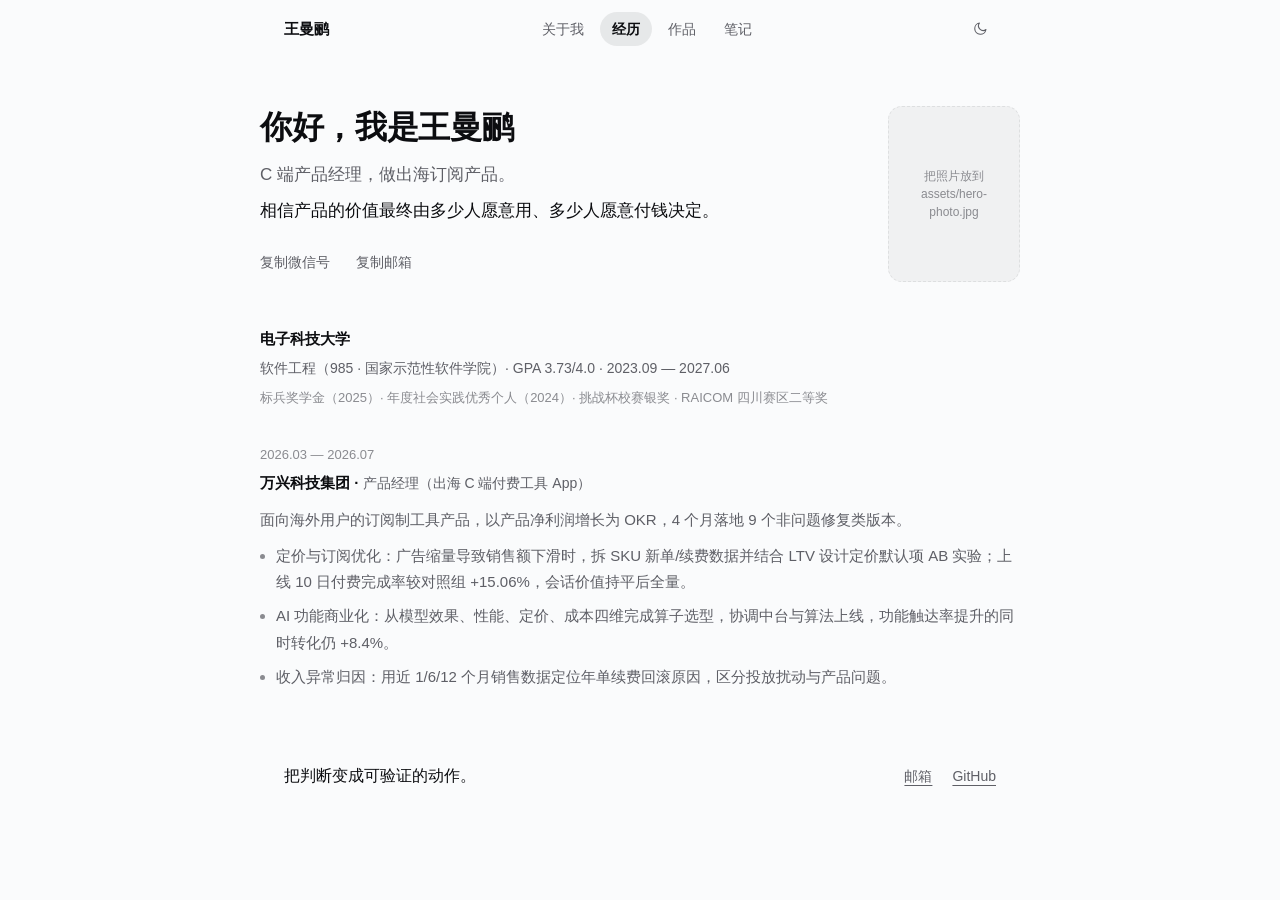
==== index.html @ 3cf4061c "Add files via upload" ====
<!doctype html>
<html lang="zh-CN">
<head>
  <meta charset="UTF-8" />
  <meta name="viewport" content="width=device-width, initial-scale=1" />
  <meta name="description" content="王曼鹂的个人主页：关于我、经历、作品与产品笔记。" />
  <title>经历 · 王曼鹂</title>
  <link rel="stylesheet" href="styles/tokens.css" />
  <link rel="stylesheet" href="styles/base.css" />
  <link rel="stylesheet" href="styles/layout.css" />
  <link rel="stylesheet" href="styles/components.css" />
  <link rel="stylesheet" href="styles/responsive.css" />
  <script>
    (function () {
      var t = localStorage.getItem('theme');
      if (t === 'dark') document.documentElement.setAttribute('data-theme', 'dark');
    })();
  </script>
</head>
<body>
  <header id="site-header"></header>
  <main id="app"></main>
  <footer id="site-footer"></footer>
  <script src="js/data.js"></script>
  <script src="js/main.js"></script>
</body>
</html>
---- styles/tokens.css ----
:root {
  --accent: #0c0d10;
  --bg: #fafbfc;
  --surface: #ffffff;
  --text: #0c0d10;
  --muted: #5e5f66;
  --light: #8a8b90;
  --fill: rgba(12, 13, 16, 0.04);
  --fill-strong: rgba(12, 13, 16, 0.08);
  --hairline: rgba(12, 13, 16, 0.08);
  --radius: 14px;
  --max: 760px;
  --font: -apple-system, BlinkMacSystemFont, "Segoe UI", "PingFang SC", "Hiragino Sans GB", "Microsoft YaHei", sans-serif;
  color-scheme: light;
}

:root[data-theme="dark"] {
  --bg: #0c0d10;
  --surface: #121317;
  --text: #f2f2f3;
  --muted: #9a9a9e;
  --light: #737377;
  --fill: rgba(255, 255, 255, 0.06);
  --fill-strong: rgba(255, 255, 255, 0.12);
  --hairline: rgba(255, 255, 255, 0.12);
  color-scheme: dark;
}
---- styles/base.css ----
* { box-sizing: border-box; }
html { scroll-behavior: smooth; }
body {
  margin: 0;
  background: var(--bg);
  color: var(--text);
  font-family: var(--font);
  font-size: 15px;
  line-height: 1.75;
  -webkit-font-smoothing: antialiased;
  transition: background-color 0.25s ease, color 0.25s ease;
}
a { color: inherit; text-decoration: none; }
a:hover { color: var(--text); }
img { max-width: 100%; }
h1, h2, h3, p, ul, ol { margin: 0; }
ul, ol { padding: 0; list-style: none; }
button { font: inherit; color: inherit; background: none; border: none; cursor: pointer; }
button:focus-visible, a:focus-visible { outline: 2px solid var(--text); outline-offset: 2px; border-radius: 4px; }
[hidden] { display: none !important; }
.light { color: var(--light); }
---- styles/layout.css ----
.wrap { max-width: var(--max); margin: 0 auto; padding: 0 24px; }

.site-header {
  position: sticky; top: 0; z-index: 20;
  background: var(--bg);
  border-bottom: 1px solid var(--hairline);
}
.header-inner { display: flex; align-items: center; justify-content: space-between; gap: 18px; height: 58px; }
.brand { font-weight: 600; letter-spacing: 0.01em; white-space: nowrap; }

.tabs { display: flex; align-items: center; gap: 4px; overflow-x: auto; scrollbar-width: none; }
.tabs::-webkit-scrollbar { display: none; }
.tab { padding: 5px 12px; border-radius: 999px; color: var(--muted); font-size: 14px; white-space: nowrap; }
.tab:hover { color: var(--text); background: var(--fill); }
.tab[aria-selected="true"] { color: var(--text); background: var(--fill-strong); font-weight: 600; }

.panel { padding: 48px 0 72px; }
.panel-title { font-size: 24px; font-weight: 650; letter-spacing: -0.01em; margin-bottom: 26px; }

.site-footer { border-top: 1px solid var(--hairline); padding: 40px 0 56px; }
.footer-inner { display: flex; align-items: center; justify-content: space-between; gap: 20px; }
.footer-inner .slogan { font-size: 16px; font-weight: 500; color: var(--text); }
.footer-links { display: flex; gap: 20px; }
.footer-links a {
  font-size: 14px; color: var(--muted);
  text-decoration: underline; text-underline-offset: 4px; text-decoration-thickness: 1px;
}
.footer-links a:hover { color: var(--text); }

@media (max-width: 640px) {
  .wrap { padding: 0 18px; }
  .panel { padding: 32px 0 56px; }
  .header-inner { gap: 10px; }
  .footer-inner { flex-direction: column; align-items: flex-start; gap: 12px; }
}
---- styles/components.css ----
.hero { display: grid; grid-template-columns: minmax(0, 1fr) 132px; gap: 28px; align-items: start; }
.hero h1 { font-size: 32px; line-height: 1.32; font-weight: 650; letter-spacing: -0.01em; }
.hero .summary { margin-top: 12px; font-size: 17px; color: var(--muted); }
.hero .belief { margin-top: 6px; font-size: 17px; }
.hero .actions { display: flex; flex-wrap: wrap; gap: 18px; margin-top: 20px; }

.action-link {
  position: relative;
  padding: 4px 8px;
  margin-left: -8px;
  border-radius: 8px;
  font-size: 14px;
  color: var(--muted);
}
.action-link:hover, .action-link:focus-visible { color: var(--text); background: var(--fill); }
.action-link[data-copied="true"] { color: var(--text); background: var(--fill); }

.hero-photo {
  position: relative; width: 132px; height: 176px;
  border-radius: var(--radius); overflow: hidden;
  background: var(--fill); border: 1px dashed var(--hairline);
}
.hero-photo img { display: block; width: 100%; height: 100%; object-fit: cover; }
.hero-photo .photo-hint {
  position: absolute; inset: 0; display: none;
  align-items: center; justify-content: center; text-align: center;
  padding: 12px; font-size: 12px; color: var(--light); line-height: 1.5;
}
.hero-photo.is-empty .photo-hint { display: flex; }
.hero-photo.is-empty img { display: none; }

.pill {
  display: inline-flex; align-items: center; gap: 6px;
  padding: 7px 14px; border: 1px solid var(--hairline); border-radius: 999px;
  font-size: 14px; background: var(--fill);
}
.pill:hover { background: var(--fill-strong); }

.icon-btn {
  display: inline-flex; align-items: center; justify-content: center;
  width: 32px; height: 32px; flex: 0 0 auto;
  border-radius: 999px; color: var(--muted);
}
.icon-btn:hover { background: var(--fill); color: var(--text); }
.icon-btn .icon-moon { display: block; }
.icon-btn .icon-sun { display: none; }
:root[data-theme="dark"] .icon-btn .icon-moon { display: none; }
:root[data-theme="dark"] .icon-btn .icon-sun { display: block; }

.about p { color: var(--muted); }
.about p + p { margin-top: 12px; }
.placeholder {
  margin-top: 28px; padding: 18px 20px;
  border: 1px dashed var(--hairline); border-radius: var(--radius);
  color: var(--light); font-size: 14px;
}

.edu .school { font-weight: 600; }
.edu .degree { margin-top: 4px; color: var(--muted); font-size: 14px; }
.edu .honors { margin-top: 6px; color: var(--light); font-size: 13px; }

.exp { margin-top: 34px; }
.exp .date { font-size: 13px; color: var(--light); font-variant-numeric: tabular-nums; }
.exp .company { margin-top: 4px; font-weight: 600; }
.exp .role { color: var(--muted); font-size: 14px; font-weight: 400; }
.exp .summary { margin-top: 10px; color: var(--muted); }
.exp .points { margin-top: 10px; display: grid; gap: 8px; }
.exp .points li { padding-left: 16px; position: relative; color: var(--muted); }
.exp .points li::before { content: ""; position: absolute; left: 0; top: 0.72em; width: 5px; height: 5px; border-radius: 50%; background: var(--light); }

.projects { display: grid; gap: 12px; }
.project {
  display: flex; align-items: center; justify-content: space-between; gap: 16px;
  padding: 18px 20px; border-radius: var(--radius); background: var(--fill);
}
.project:hover { background: var(--fill-strong); }
.project .title { display: block; font-weight: 600; }
.project .desc { display: block; margin-top: 3px; color: var(--muted); font-size: 14px; }
.project .arrow { color: var(--light); }

/* 笔记：折叠展开 */
.thought { border-bottom: 1px solid var(--hairline); }
.thought:first-of-type { border-top: 1px solid var(--hairline); }
.thought summary {
  display: flex; align-items: flex-start; justify-content: space-between; gap: 16px;
  padding: 20px 0; cursor: pointer; list-style: none;
}
.thought summary::-webkit-details-marker { display: none; }
.thought summary:hover .thought-title { color: var(--text); }
.thought .meta { min-width: 0; }
.thought .date { font-size: 13px; color: var(--light); font-variant-numeric: tabular-nums; }
.thought-title { display: block; margin-top: 4px; font-size: 18px; font-weight: 600; letter-spacing: -0.01em; }
.thought .chevron { flex: 0 0 auto; margin-top: 22px; color: var(--light); transition: transform 0.2s ease; }
.thought[open] .chevron { transform: rotate(180deg); }
.thought .thought-body { padding: 0 0 22px; color: var(--muted); }
.thought[open] summary { padding-bottom: 10px; }

.elsewhere { margin-top: 30px; }
.elsewhere .item { display: flex; justify-content: space-between; gap: 16px; padding: 14px 0; border-bottom: 1px solid var(--hairline); }
.elsewhere .item:last-child { border-bottom: none; }
.elsewhere .desc { color: var(--muted); font-size: 14px; }
---- styles/responsive.css ----
@media (max-width: 640px) {
  .hero { grid-template-columns: minmax(0, 1fr) 96px; gap: 18px; }
  .hero h1 { font-size: 25px; }
  .hero .summary, .hero .belief { font-size: 15px; }
  .hero-photo { width: 96px; height: 128px; }
  .panel-title { font-size: 21px; }
  .tab { padding: 5px 10px; font-size: 13px; }
  .thought-title { font-size: 16px; }
}
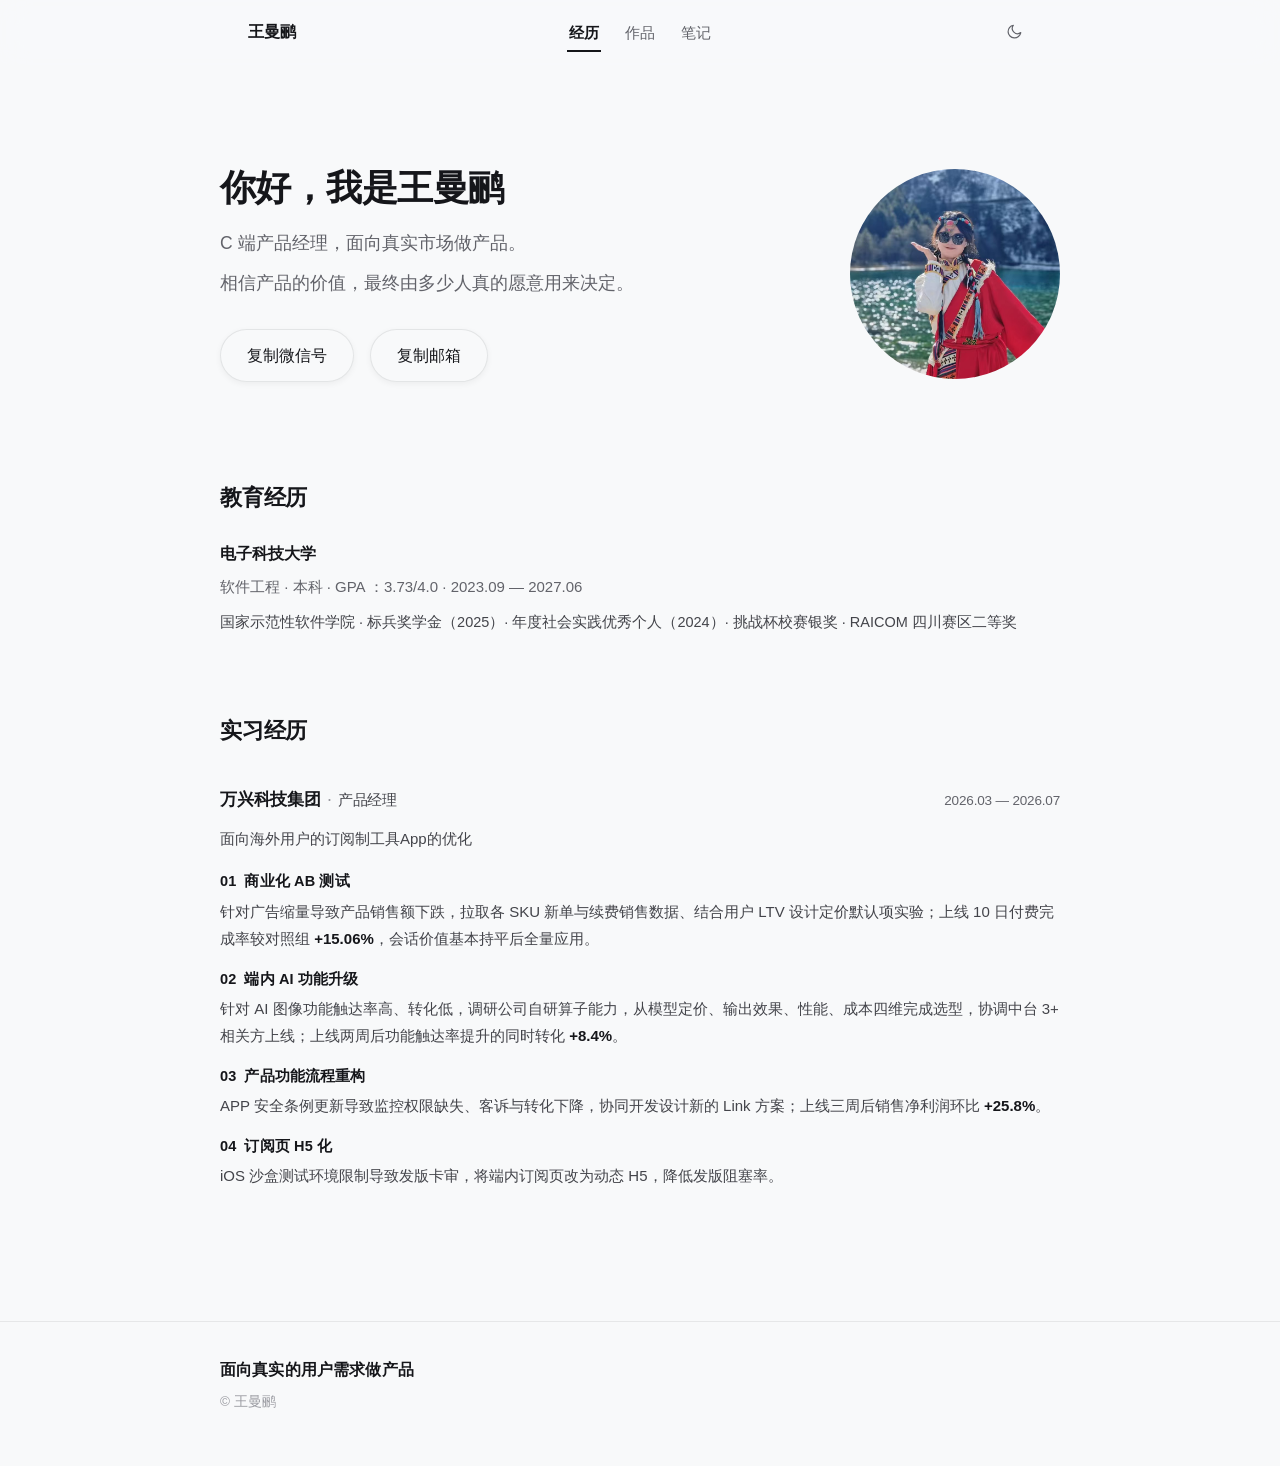
==== commit 527596c2: "Add files via upload" ====
--- a/index.html
+++ b/index.html
@@ -3,7 +3,12 @@
 <head>
   <meta charset="UTF-8" />
   <meta name="viewport" content="width=device-width, initial-scale=1" />
-  <meta name="description" content="王曼鹂的个人主页：关于我、经历、作品与产品笔记。" />
+  <meta name="description" content="王曼鹂的个人主页：经历、作品与笔记。C 端产品经理，做过出海订阅产品。" />
+  <meta name="theme-color" content="#f8f9fa" media="(prefers-color-scheme: light)" />
+  <meta name="theme-color" content="#0c0d10" media="(prefers-color-scheme: dark)" />
+  <meta property="og:type" content="profile" />
+  <meta property="og:title" content="王曼鹂 · C 端产品经理" />
+  <meta property="og:description" content="做出海订阅产品。经历、作品与笔记。" />
   <title>经历 · 王曼鹂</title>
   <link rel="stylesheet" href="styles/tokens.css" />
   <link rel="stylesheet" href="styles/base.css" />
@@ -11,17 +16,28 @@
   <link rel="stylesheet" href="styles/components.css" />
   <link rel="stylesheet" href="styles/responsive.css" />
   <script>
+    /* 首屏前定主题，避免闪白：优先用户选择，其次跟随系统 */
     (function () {
-      var t = localStorage.getItem('theme');
-      if (t === 'dark') document.documentElement.setAttribute('data-theme', 'dark');
+      try {
+        var t = localStorage.getItem('theme');
+        if (!t) t = window.matchMedia('(prefers-color-scheme: dark)').matches ? 'dark' : 'light';
+        document.documentElement.setAttribute('data-theme', t);
+      } catch (e) {}
     })();
   </script>
 </head>
 <body>
-  <header id="site-header"></header>
-  <main id="app"></main>
-  <footer id="site-footer"></footer>
+  <a class="skip-link" href="#main">跳到主要内容</a>
+
+  <header id="site-header" class="site-header"></header>
+
+  <main id="main" class="main"></main>
+
+  <footer id="site-footer" class="site-footer"></footer>
+
+  <div id="toast" class="toast" role="status" aria-live="polite"></div>
+
   <script src="js/data.js"></script>
   <script src="js/main.js"></script>
 </body>
-</html>
+</html>
--- a/styles/tokens.css
+++ b/styles/tokens.css
@@ -1,27 +1,36 @@
 :root {
-  --accent: #0c0d10;
-  --bg: #fafbfc;
+  --bg: #f8f9fa;
   --surface: #ffffff;
-  --text: #0c0d10;
-  --muted: #5e5f66;
-  --light: #8a8b90;
-  --fill: rgba(12, 13, 16, 0.04);
-  --fill-strong: rgba(12, 13, 16, 0.08);
-  --hairline: rgba(12, 13, 16, 0.08);
-  --radius: 14px;
-  --max: 760px;
-  --font: -apple-system, BlinkMacSystemFont, "Segoe UI", "PingFang SC", "Hiragino Sans GB", "Microsoft YaHei", sans-serif;
+  --text: #15161a;
+  --muted: #62636a;
+  --body: #43444a;
+  --light: #9a9ba1;
+  --fill: rgba(21, 22, 26, 0.05);
+  --fill-strong: rgba(21, 22, 26, 0.09);
+  --hairline: rgba(21, 22, 26, 0.08);
+  --header-bg: rgba(248, 249, 250, 0.82);
+
+  --radius: 12px;
+  --max: 840px;
+  --ease: cubic-bezier(0.22, 0.61, 0.24, 1);
+  --font: -apple-system, BlinkMacSystemFont, "Segoe UI", "PingFang SC",
+    "Hiragino Sans GB", "Microsoft YaHei", sans-serif;
+  --mono: ui-monospace, SFMono-Regular, Menlo, Consolas, monospace;
+
   color-scheme: light;
 }
 
 :root[data-theme="dark"] {
   --bg: #0c0d10;
-  --surface: #121317;
-  --text: #f2f2f3;
-  --muted: #9a9a9e;
-  --light: #737377;
+  --surface: #141519;
+  --text: #f1f1f3;
+  --muted: #9c9da3;
+  --body: #c9cad0;
+  --light: #6e6f75;
   --fill: rgba(255, 255, 255, 0.06);
   --fill-strong: rgba(255, 255, 255, 0.12);
-  --hairline: rgba(255, 255, 255, 0.12);
+  --hairline: rgba(255, 255, 255, 0.1);
+  --header-bg: rgba(12, 13, 16, 0.78);
+
   color-scheme: dark;
-}
+}
--- a/styles/base.css
+++ b/styles/base.css
@@ -1,21 +1,79 @@
 * { box-sizing: border-box; }
-html { scroll-behavior: smooth; }
+
+html { scroll-behavior: smooth; -webkit-text-size-adjust: 100%; }
+
 body {
   margin: 0;
   background: var(--bg);
   color: var(--text);
   font-family: var(--font);
   font-size: 15px;
-  line-height: 1.75;
+  line-height: 1.8;
   -webkit-font-smoothing: antialiased;
-  transition: background-color 0.25s ease, color 0.25s ease;
+  text-rendering: optimizeLegibility;
+  transition: background-color 0.25s var(--ease), color 0.25s var(--ease);
 }
+
 a { color: inherit; text-decoration: none; }
-a:hover { color: var(--text); }
 img { max-width: 100%; }
-h1, h2, h3, p, ul, ol { margin: 0; }
+h1, h2, h3, p, ul, ol, figure, figcaption { margin: 0; }
 ul, ol { padding: 0; list-style: none; }
 button { font: inherit; color: inherit; background: none; border: none; cursor: pointer; }
-button:focus-visible, a:focus-visible { outline: 2px solid var(--text); outline-offset: 2px; border-radius: 4px; }
 [hidden] { display: none !important; }
-.light { color: var(--light); }
+
+:focus-visible {
+  outline: 2px solid var(--text);
+  outline-offset: 3px;
+  border-radius: 6px;
+}
+
+.num { font-weight: 650; color: var(--text); font-variant-numeric: tabular-nums; }
+
+.prose p { color: var(--muted); }
+.prose p + p { margin-top: 12px; }
+
+.skip-link {
+  position: absolute;
+  left: 16px;
+  top: -56px;
+  z-index: 50;
+  padding: 8px 14px;
+  border-radius: 999px;
+  background: var(--text);
+  color: var(--bg);
+  font-size: 14px;
+  transition: top 0.2s var(--ease);
+}
+.skip-link:focus { top: 14px; }
+
+.toast {
+  position: fixed;
+  left: 50%;
+  bottom: 28px;
+  z-index: 60;
+  transform: translate(-50%, 14px);
+  max-width: calc(100% - 32px);
+  padding: 10px 18px;
+  border-radius: 999px;
+  background: var(--text);
+  color: var(--bg);
+  font-size: 13.5px;
+  opacity: 0;
+  pointer-events: none;
+  transition: opacity 0.2s var(--ease), transform 0.2s var(--ease);
+}
+.toast.is-show { opacity: 1; transform: translate(-50%, 0); }
+
+@keyframes panel-enter {
+  from { opacity: 0; transform: translateY(10px); }
+  to { opacity: 1; transform: none; }
+}
+.panel.is-enter { animation: panel-enter 0.34s var(--ease) both; }
+
+@media (prefers-reduced-motion: reduce) {
+  html { scroll-behavior: auto; }
+  *, *::before, *::after {
+    animation-duration: 0.01ms !important;
+    transition-duration: 0.01ms !important;
+  }
+}
--- a/styles/layout.css
+++ b/styles/layout.css
@@ -1,35 +1,57 @@
-.wrap { max-width: var(--max); margin: 0 auto; padding: 0 24px; }
+.wrap { max-width: var(--max); margin: 0 auto; padding: 0 28px; }
 
+/* ---------- header ---------- */
 .site-header {
-  position: sticky; top: 0; z-index: 20;
+  position: sticky;
+  top: 0;
+  z-index: 20;
   background: var(--bg);
-  border-bottom: 1px solid var(--hairline);
+  border-bottom: 1px solid transparent;
+  transition: border-color 0.2s var(--ease), background-color 0.25s var(--ease);
 }
-.header-inner { display: flex; align-items: center; justify-content: space-between; gap: 18px; height: 58px; }
-.brand { font-weight: 600; letter-spacing: 0.01em; white-space: nowrap; }
+@supports (backdrop-filter: blur(12px)) {
+  .site-header {
+    background: var(--header-bg);
+    backdrop-filter: saturate(180%) blur(14px);
+  }
+}
+.site-header.is-stuck { border-bottom-color: var(--hairline); }
 
-.tabs { display: flex; align-items: center; gap: 4px; overflow-x: auto; scrollbar-width: none; }
-.tabs::-webkit-scrollbar { display: none; }
-.tab { padding: 5px 12px; border-radius: 999px; color: var(--muted); font-size: 14px; white-space: nowrap; }
-.tab:hover { color: var(--text); background: var(--fill); }
-.tab[aria-selected="true"] { color: var(--text); background: var(--fill-strong); font-weight: 600; }
+.header-inner {
+  display: grid;
+  grid-template-columns: 1fr auto 1fr;
+  align-items: center;
+  gap: 16px;
+  height: 64px;
+}
 
-.panel { padding: 48px 0 72px; }
-.panel-title { font-size: 24px; font-weight: 650; letter-spacing: -0.01em; margin-bottom: 26px; }
+.brand {
+  font-size: 16px;
+  font-weight: 700;
+  letter-spacing: 0.01em;
+  justify-self: start;
+}
 
-.site-footer { border-top: 1px solid var(--hairline); padding: 40px 0 56px; }
-.footer-inner { display: flex; align-items: center; justify-content: space-between; gap: 20px; }
-.footer-inner .slogan { font-size: 16px; font-weight: 500; color: var(--text); }
-.footer-links { display: flex; gap: 20px; }
-.footer-links a {
-  font-size: 14px; color: var(--muted);
-  text-decoration: underline; text-underline-offset: 4px; text-decoration-thickness: 1px;
+.tabs { display: flex; align-items: center; gap: 22px; justify-self: center; }
+
+#theme-toggle { justify-self: end; }
+
+/* ---------- 主体 ---------- */
+.panel { padding: 64px 0 96px; }
+
+.section { margin-top: 76px; }
+.section:first-child { margin-top: 0; }
+
+.section-title {
+  font-size: 22px;
+  font-weight: 700;
+  letter-spacing: -0.01em;
+  margin-bottom: 22px;
 }
-.footer-links a:hover { color: var(--text); }
+.section-intro { margin: -12px 0 26px; color: var(--muted); }
 
-@media (max-width: 640px) {
-  .wrap { padding: 0 18px; }
-  .panel { padding: 32px 0 56px; }
-  .header-inner { gap: 10px; }
-  .footer-inner { flex-direction: column; align-items: flex-start; gap: 12px; }
-}
+/* ---------- footer ---------- */
+.site-footer { border-top: 1px solid var(--hairline); }
+.footer-inner { padding: 34px 0 52px; }
+.footer-inner .slogan { font-size: 15.5px; font-weight: 700; letter-spacing: 0.01em; }
+.footer-inner .copyright { margin-top: 6px; font-size: 13.5px; color: var(--light); }
--- a/styles/components.css
+++ b/styles/components.css
@@ -1,45 +1,38 @@
-.hero { display: grid; grid-template-columns: minmax(0, 1fr) 132px; gap: 28px; align-items: start; }
-.hero h1 { font-size: 32px; line-height: 1.32; font-weight: 650; letter-spacing: -0.01em; }
-.hero .summary { margin-top: 12px; font-size: 17px; color: var(--muted); }
-.hero .belief { margin-top: 6px; font-size: 17px; }
-.hero .actions { display: flex; flex-wrap: wrap; gap: 18px; margin-top: 20px; }
-
-.action-link {
+/* ---------- Tab（下划线） ---------- */
+.tab {
   position: relative;
-  padding: 4px 8px;
-  margin-left: -8px;
-  border-radius: 8px;
-  font-size: 14px;
-  color: var(--muted);
-}
-.action-link:hover, .action-link:focus-visible { color: var(--text); background: var(--fill); }
-.action-link[data-copied="true"] { color: var(--text); background: var(--fill); }
-
-.hero-photo {
-  position: relative; width: 132px; height: 176px;
-  border-radius: var(--radius); overflow: hidden;
-  background: var(--fill); border: 1px dashed var(--hairline);
-}
-.hero-photo img { display: block; width: 100%; height: 100%; object-fit: cover; }
-.hero-photo .photo-hint {
-  position: absolute; inset: 0; display: none;
-  align-items: center; justify-content: center; text-align: center;
-  padding: 12px; font-size: 12px; color: var(--light); line-height: 1.5;
-}
-.hero-photo.is-empty .photo-hint { display: flex; }
-.hero-photo.is-empty img { display: none; }
-
-.pill {
-  display: inline-flex; align-items: center; gap: 6px;
-  padding: 7px 14px; border: 1px solid var(--hairline); border-radius: 999px;
-  font-size: 14px; background: var(--fill);
-}
-.pill:hover { background: var(--fill-strong); }
-
+  padding: 6px 2px;
+  color: var(--muted);
+  font-size: 15px;
+  white-space: nowrap;
+  transition: color 0.18s var(--ease);
+}
+.tab::after {
+  content: "";
+  position: absolute;
+  left: 0;
+  right: 0;
+  bottom: 0;
+  height: 1.5px;
+  background: currentColor;
+  transform: scaleX(0);
+  transform-origin: center;
+  transition: transform 0.22s var(--ease);
+}
+.tab:hover { color: var(--text); }
+.tab[aria-selected="true"] { color: var(--text); font-weight: 600; }
+.tab[aria-selected="true"]::after { transform: scaleX(1); }
+
+/* ---------- 主题按钮 ---------- */
 .icon-btn {
-  display: inline-flex; align-items: center; justify-content: center;
-  width: 32px; height: 32px; flex: 0 0 auto;
-  border-radius: 999px; color: var(--muted);
+  display: inline-flex;
+  align-items: center;
+  justify-content: center;
+  width: 36px;
+  height: 36px;
+  border-radius: 999px;
+  color: var(--muted);
+  transition: background-color 0.18s var(--ease), color 0.18s var(--ease);
 }
 .icon-btn:hover { background: var(--fill); color: var(--text); }
 .icon-btn .icon-moon { display: block; }
@@ -47,55 +40,240 @@
 :root[data-theme="dark"] .icon-btn .icon-moon { display: none; }
 :root[data-theme="dark"] .icon-btn .icon-sun { display: block; }
 
-.about p { color: var(--muted); }
-.about p + p { margin-top: 12px; }
+/* ---------- hero ---------- */
+.hero {
+  display: grid;
+  grid-template-columns: minmax(0, 1fr) 210px;
+  gap: 48px;
+  align-items: center;
+  padding: 36px 0 20px;
+}
+.hero h1 {
+  font-size: 36px;
+  line-height: 1.28;
+  font-weight: 700;
+  letter-spacing: -0.015em;
+}
+.hero-line { margin-top: 10px; font-size: 17.5px; line-height: 1.7; color: var(--muted); }
+.hero-line:first-of-type { margin-top: 18px; }
+.hero-actions { display: flex; flex-wrap: wrap; gap: 16px; margin-top: 30px; }
+
+.hero-photo {
+  position: relative;
+  width: 210px;
+  aspect-ratio: 1;
+  border-radius: 50%;
+  overflow: hidden;
+  background: var(--fill);
+  justify-self: end;
+}
+.hero-photo img { display: block; width: 100%; height: 100%; object-fit: cover; }
+.hero-photo .photo-hint {
+  position: absolute;
+  inset: 0;
+  display: none;
+  align-items: center;
+  justify-content: center;
+  padding: 20px;
+  text-align: center;
+  font-size: 12px;
+  line-height: 1.6;
+  color: var(--light);
+}
+.hero-photo.is-empty { border: 1px dashed var(--hairline); }
+.hero-photo.is-empty img { display: none; }
+.hero-photo.is-empty .photo-hint { display: flex; }
+
+/* ---------- 胶囊按钮 ---------- */
+.pill {
+  display: inline-flex;
+  align-items: center;
+  padding: 12px 26px;
+  border: 1px solid var(--fill-strong);
+  border-radius: 999px;
+  background: var(--bg);
+  color: var(--text);
+  font-size: 15.5px;
+  font-weight: 500;
+  box-shadow: 0 2px 6px rgba(0, 0, 0, 0.05);
+  transition: color 0.18s var(--ease), border-color 0.18s var(--ease),
+    transform 0.18s var(--ease), box-shadow 0.18s var(--ease);
+}
+.pill:hover {
+  color: var(--text);
+  border-color: var(--text);
+  transform: translateY(-1px);
+  box-shadow: 0 4px 12px rgba(0, 0, 0, 0.08);
+}
+.pill[data-copied="true"] { color: var(--text); border-color: var(--text); opacity: 0.85; }
+:root[data-theme="dark"] .pill { box-shadow: 0 2px 8px rgba(0, 0, 0, 0.35); }
+:root[data-theme="dark"] .pill:hover { box-shadow: 0 4px 14px rgba(0, 0, 0, 0.45); }
+
+/* ---------- 教育经历 ---------- */
+.edu-school { font-size: 16px; font-weight: 700; }
+.edu-meta { margin-top: 4px; color: var(--muted); font-size: 15px; }
+.edu-note { margin-top: 10px; color: var(--body); font-size: 14.5px; font-weight: 500; line-height: 1.75; }
+
+/* ---------- 实习经历时间线 ---------- */
+.timeline { display: grid; }
+.exp { padding: 0 0 36px; }
+.exp + .exp { border-top: 1px solid var(--hairline); padding-top: 36px; }
+
+.exp-head {
+  margin-top: 10px;
+  display: flex;
+  align-items: baseline;
+  justify-content: space-between;
+  gap: 16px;
+  font-size: 17px;
+  font-weight: 700;
+  letter-spacing: -0.01em;
+}
+.exp-sep { margin: 0 6px; color: var(--light); font-size: 1.05em; font-weight: 400; }
+.exp-role { font-size: 15px; font-weight: 500; color: var(--body); }
+.exp-head .exp-date {
+  flex: 0 0 auto;
+  font-size: 13.5px;
+  font-weight: 500;
+  color: var(--muted);
+  font-variant-numeric: tabular-nums;
+  white-space: nowrap;
+}
+.exp-summary { margin-top: 10px; color: var(--body); }
+.exp-points { margin-top: 16px; display: grid; gap: 14px; }
+.exp-points li { color: var(--body); }
+.exp-points .pt-label {
+  display: block;
+  margin-bottom: 3px;
+  font-size: 14.5px;
+  font-weight: 700;
+  letter-spacing: 0.01em;
+  color: var(--text);
+}
+.exp-points .pt-index {
+  display: inline-block;
+  margin-right: 8px;
+  color: var(--text);
+  font-size: inherit;
+  font-weight: inherit;
+  font-variant-numeric: tabular-nums;
+}
+.exp-points .pt-text { color: var(--body); }
+
 .placeholder {
-  margin-top: 28px; padding: 18px 20px;
-  border: 1px dashed var(--hairline); border-radius: var(--radius);
-  color: var(--light); font-size: 14px;
-}
-
-.edu .school { font-weight: 600; }
-.edu .degree { margin-top: 4px; color: var(--muted); font-size: 14px; }
-.edu .honors { margin-top: 6px; color: var(--light); font-size: 13px; }
-
-.exp { margin-top: 34px; }
-.exp .date { font-size: 13px; color: var(--light); font-variant-numeric: tabular-nums; }
-.exp .company { margin-top: 4px; font-weight: 600; }
-.exp .role { color: var(--muted); font-size: 14px; font-weight: 400; }
-.exp .summary { margin-top: 10px; color: var(--muted); }
-.exp .points { margin-top: 10px; display: grid; gap: 8px; }
-.exp .points li { padding-left: 16px; position: relative; color: var(--muted); }
-.exp .points li::before { content: ""; position: absolute; left: 0; top: 0.72em; width: 5px; height: 5px; border-radius: 50%; background: var(--light); }
-
-.projects { display: grid; gap: 12px; }
-.project {
-  display: flex; align-items: center; justify-content: space-between; gap: 16px;
-  padding: 18px 20px; border-radius: var(--radius); background: var(--fill);
-}
-.project:hover { background: var(--fill-strong); }
-.project .title { display: block; font-weight: 600; }
-.project .desc { display: block; margin-top: 3px; color: var(--muted); font-size: 14px; }
-.project .arrow { color: var(--light); }
-
-/* 笔记：折叠展开 */
+  margin-top: 8px;
+  padding: 16px 18px;
+  border: 1px dashed var(--hairline);
+  border-radius: var(--radius);
+  color: var(--light);
+  font-size: 13.5px;
+}
+
+/* ---------- 行列表（作品 / 在别处） ---------- */
+.rows { display: grid; }
+.row {
+  display: flex;
+  align-items: baseline;
+  justify-content: space-between;
+  gap: 32px;
+  padding: 22px 0;
+  border-bottom: 1px solid var(--hairline);
+  transition: background-color 0.18s var(--ease);
+}
+.row:first-child { border-top: 1px solid var(--hairline); }
+
+.row-title {
+  display: inline-flex;
+  align-items: center;
+  gap: 10px;
+  font-size: 17px;
+  font-weight: 700;
+  letter-spacing: -0.01em;
+  flex: 0 0 auto;
+}
+.row-badge {
+  display: inline-flex;
+  align-items: center;
+  justify-content: center;
+  width: 22px;
+  height: 22px;
+  border-radius: 50%;
+  background: var(--fill);
+  color: var(--muted);
+  transition: background-color 0.18s var(--ease), color 0.18s var(--ease),
+    transform 0.18s var(--ease);
+}
+.row:hover .row-badge {
+  background: var(--fill-strong);
+  color: var(--text);
+  transform: translate(2px, -2px);
+}
+.row-desc {
+  color: var(--muted);
+  font-size: 15px;
+  text-align: right;
+  min-width: 0;
+}
+.row:hover .row-desc { color: var(--text); }
+
+/* ---------- 随想 ---------- */
+.thoughts { display: grid; }
 .thought { border-bottom: 1px solid var(--hairline); }
 .thought:first-of-type { border-top: 1px solid var(--hairline); }
+
 .thought summary {
-  display: flex; align-items: flex-start; justify-content: space-between; gap: 16px;
-  padding: 20px 0; cursor: pointer; list-style: none;
-}
+  display: flex;
+  align-items: flex-start;
+  justify-content: space-between;
+  gap: 24px;
+  padding: 20px 0;
+  cursor: pointer;
+  list-style: none;
+}
+.thought-main { display: block; min-width: 0; }
+.thought-preview {
+  display: block;
+  margin-top: 6px;
+  max-width: 62ch;
+  color: var(--muted);
+  font-size: 14px;
+  overflow: hidden;
+  text-overflow: ellipsis;
+  white-space: nowrap;
+}
+.thought[open] .thought-preview { display: none; }
 .thought summary::-webkit-details-marker { display: none; }
-.thought summary:hover .thought-title { color: var(--text); }
-.thought .meta { min-width: 0; }
-.thought .date { font-size: 13px; color: var(--light); font-variant-numeric: tabular-nums; }
-.thought-title { display: block; margin-top: 4px; font-size: 18px; font-weight: 600; letter-spacing: -0.01em; }
-.thought .chevron { flex: 0 0 auto; margin-top: 22px; color: var(--light); transition: transform 0.2s ease; }
+
+.thought-title {
+  font-size: 16px;
+  font-weight: 700;
+  letter-spacing: -0.01em;
+  min-width: 0;
+}
+.thought-meta {
+  display: inline-flex;
+  align-items: center;
+  gap: 12px;
+  padding-top: 3px;
+  flex: 0 0 auto;
+  color: var(--light);
+}
+.thought-date { font-size: 13px; font-variant-numeric: tabular-nums; }
+.thought .chevron { transition: transform 0.22s var(--ease); }
 .thought[open] .chevron { transform: rotate(180deg); }
-.thought .thought-body { padding: 0 0 22px; color: var(--muted); }
-.thought[open] summary { padding-bottom: 10px; }
-
-.elsewhere { margin-top: 30px; }
-.elsewhere .item { display: flex; justify-content: space-between; gap: 16px; padding: 14px 0; border-bottom: 1px solid var(--hairline); }
-.elsewhere .item:last-child { border-bottom: none; }
-.elsewhere .desc { color: var(--muted); font-size: 14px; }
+.thought[open] summary { padding-bottom: 6px; }
+.thought-body { padding: 0 0 24px; max-width: 64ch; }
+/* ---------- 卡片墙（其他作品） ---------- */
+.cards { display: grid; grid-template-columns: repeat(auto-fill, minmax(220px, 1fr)); gap: 16px; }
+.card {
+  display: flex; flex-direction: column; overflow: hidden;
+  border: 1px solid var(--hairline); border-radius: var(--radius);
+  background: var(--surface);
+  transition: border-color 0.18s var(--ease), transform 0.18s var(--ease);
+}
+a.card:hover { border-color: var(--text); transform: translateY(-2px); }
+.card-cover { display: block; aspect-ratio: 4 / 3; background: var(--fill); overflow: hidden; }
+.card-cover img { display: block; width: 100%; height: 100%; object-fit: cover; }
+.card-body { display: block; padding: 14px 16px; }
+.card-title { display: block; font-size: 15px; font-weight: 600; }
+.card-desc { display: block; margin-top: 4px; font-size: 13.5px; color: var(--muted); }
--- a/styles/responsive.css
+++ b/styles/responsive.css
@@ -1,9 +1,70 @@
-@media (max-width: 640px) {
-  .hero { grid-template-columns: minmax(0, 1fr) 96px; gap: 18px; }
+@media (max-width: 860px) {
+  .hero { gap: 32px; grid-template-columns: minmax(0, 1fr) 170px; }
+  .hero h1 { font-size: 31px; }
+  .hero-photo { width: 170px; }
+}
+
+@media (max-width: 680px) {
+  .wrap { padding: 0 20px; }
+
+  /* header：品牌 + 主题按钮一行，Tab 单独一行 */
+  .header-inner {
+    grid-template-columns: 1fr auto;
+    grid-template-areas: "brand theme" "tabs tabs";
+    height: auto;
+    padding: 12px 0 2px;
+    row-gap: 2px;
+  }
+  .brand { grid-area: brand; }
+  #theme-toggle { grid-area: theme; }
+  .tabs {
+    grid-area: tabs;
+    justify-self: start;
+    gap: 20px;
+    overflow-x: auto;
+    scrollbar-width: none;
+    padding-bottom: 6px;
+  }
+  .tabs::-webkit-scrollbar { display: none; }
+
+  .panel { padding: 40px 0 72px; }
+  .section { margin-top: 56px; }
+  .section-title { font-size: 20px; margin-bottom: 18px; }
+
+  /* hero：文字在上，头像在下居左 */
+  .hero {
+    grid-template-columns: 1fr;
+    gap: 28px;
+    padding: 16px 0 8px;
+  }
   .hero h1 { font-size: 25px; }
-  .hero .summary, .hero .belief { font-size: 15px; }
-  .hero-photo { width: 96px; height: 128px; }
-  .panel-title { font-size: 21px; }
-  .tab { padding: 5px 10px; font-size: 13px; }
-  .thought-title { font-size: 16px; }
-}
+  .hero-line { font-size: 15.5px; }
+  .hero-actions { margin-top: 24px; gap: 10px; }
+  .pill { padding: 11px 20px; font-size: 15px; }
+  .hero-photo {
+    order: -1;
+    width: 108px;
+    justify-self: start;
+  }
+
+  .exp { padding-bottom: 28px; }
+  .exp + .exp { padding-top: 28px; }
+  .exp-head { font-size: 16px; }
+  .exp-head { flex-direction: column; align-items: flex-start; gap: 2px; }
+
+  /* 行列表改为上下堆叠 */
+  .row {
+    flex-direction: column;
+    align-items: flex-start;
+    gap: 6px;
+    padding: 18px 0;
+  }
+  .row-desc { text-align: left; font-size: 14.5px; }
+  .cards { grid-template-columns: 1fr; }
+
+  .thought summary { gap: 14px; align-items: flex-start; padding: 18px 0; }
+  .thought-title { font-size: 15.5px; }
+  .thought-meta { padding-top: 2px; }
+
+  .toast { bottom: 18px; }
+}
